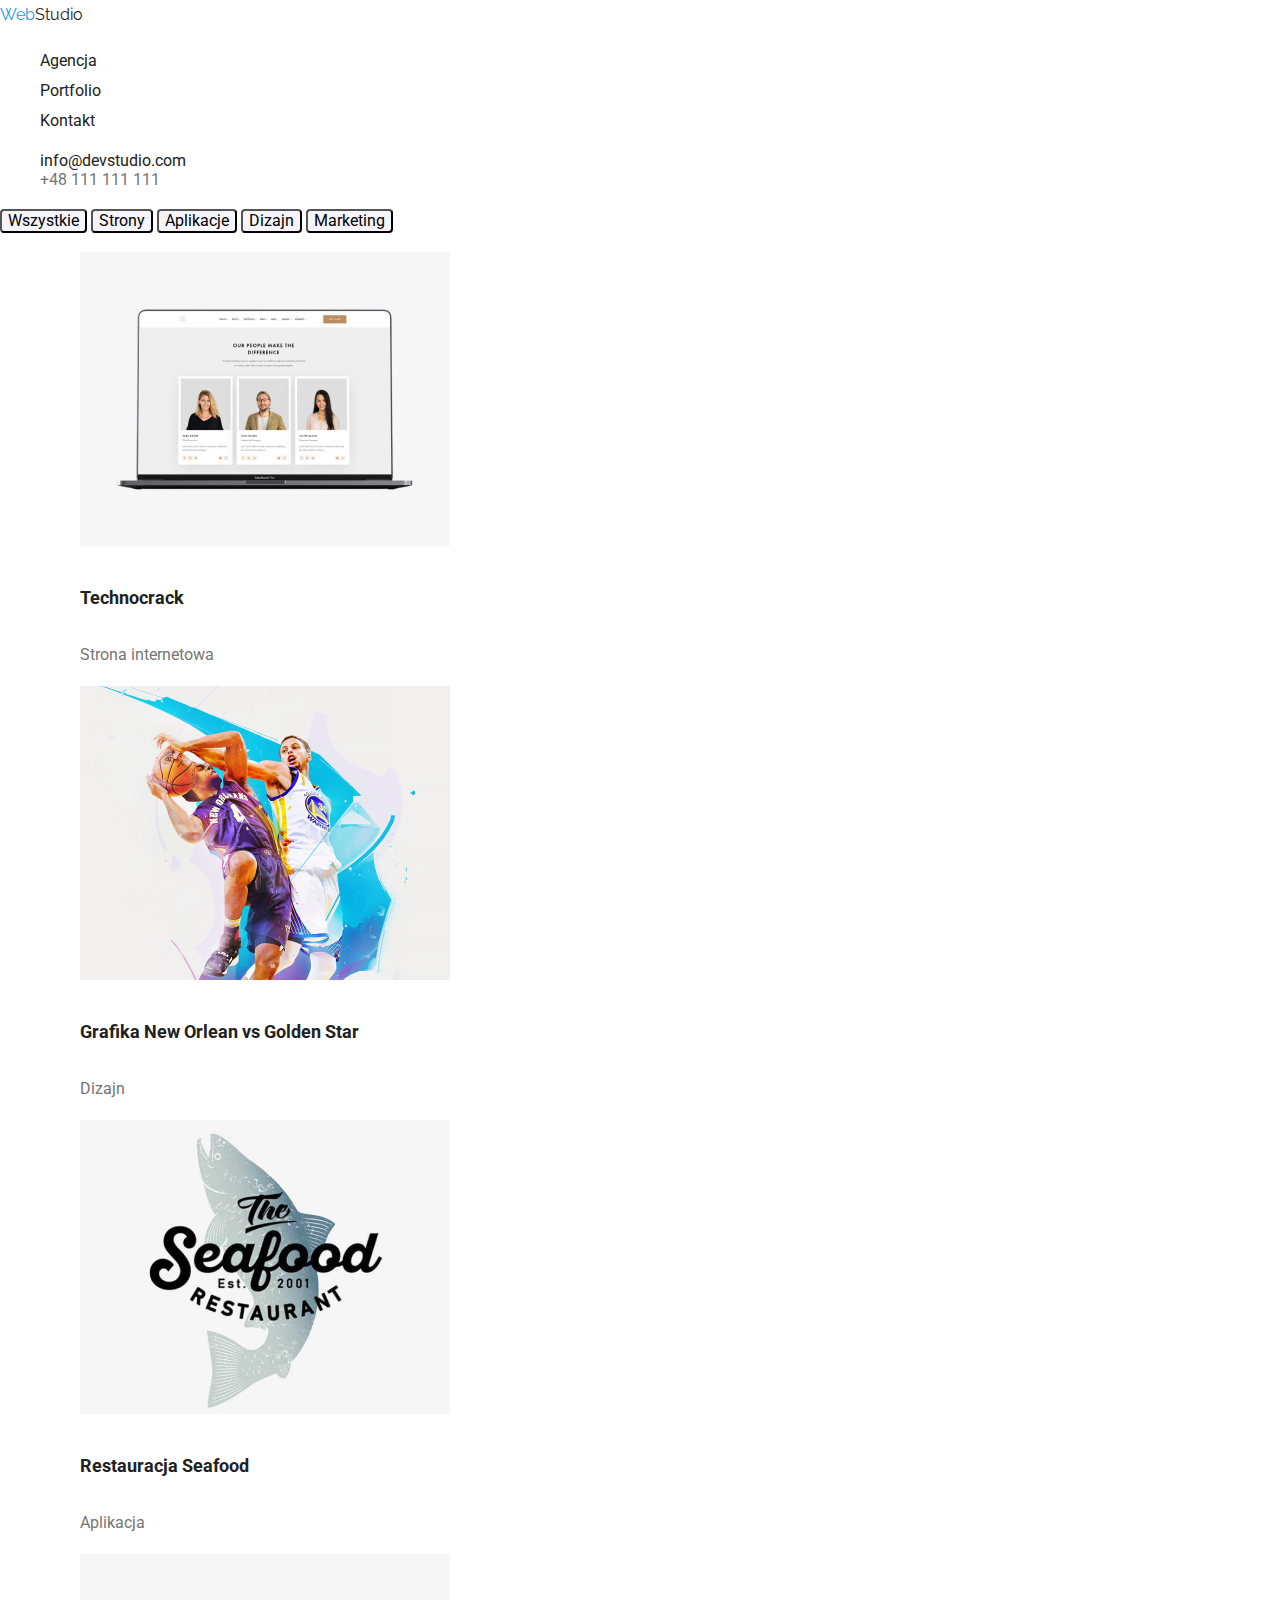
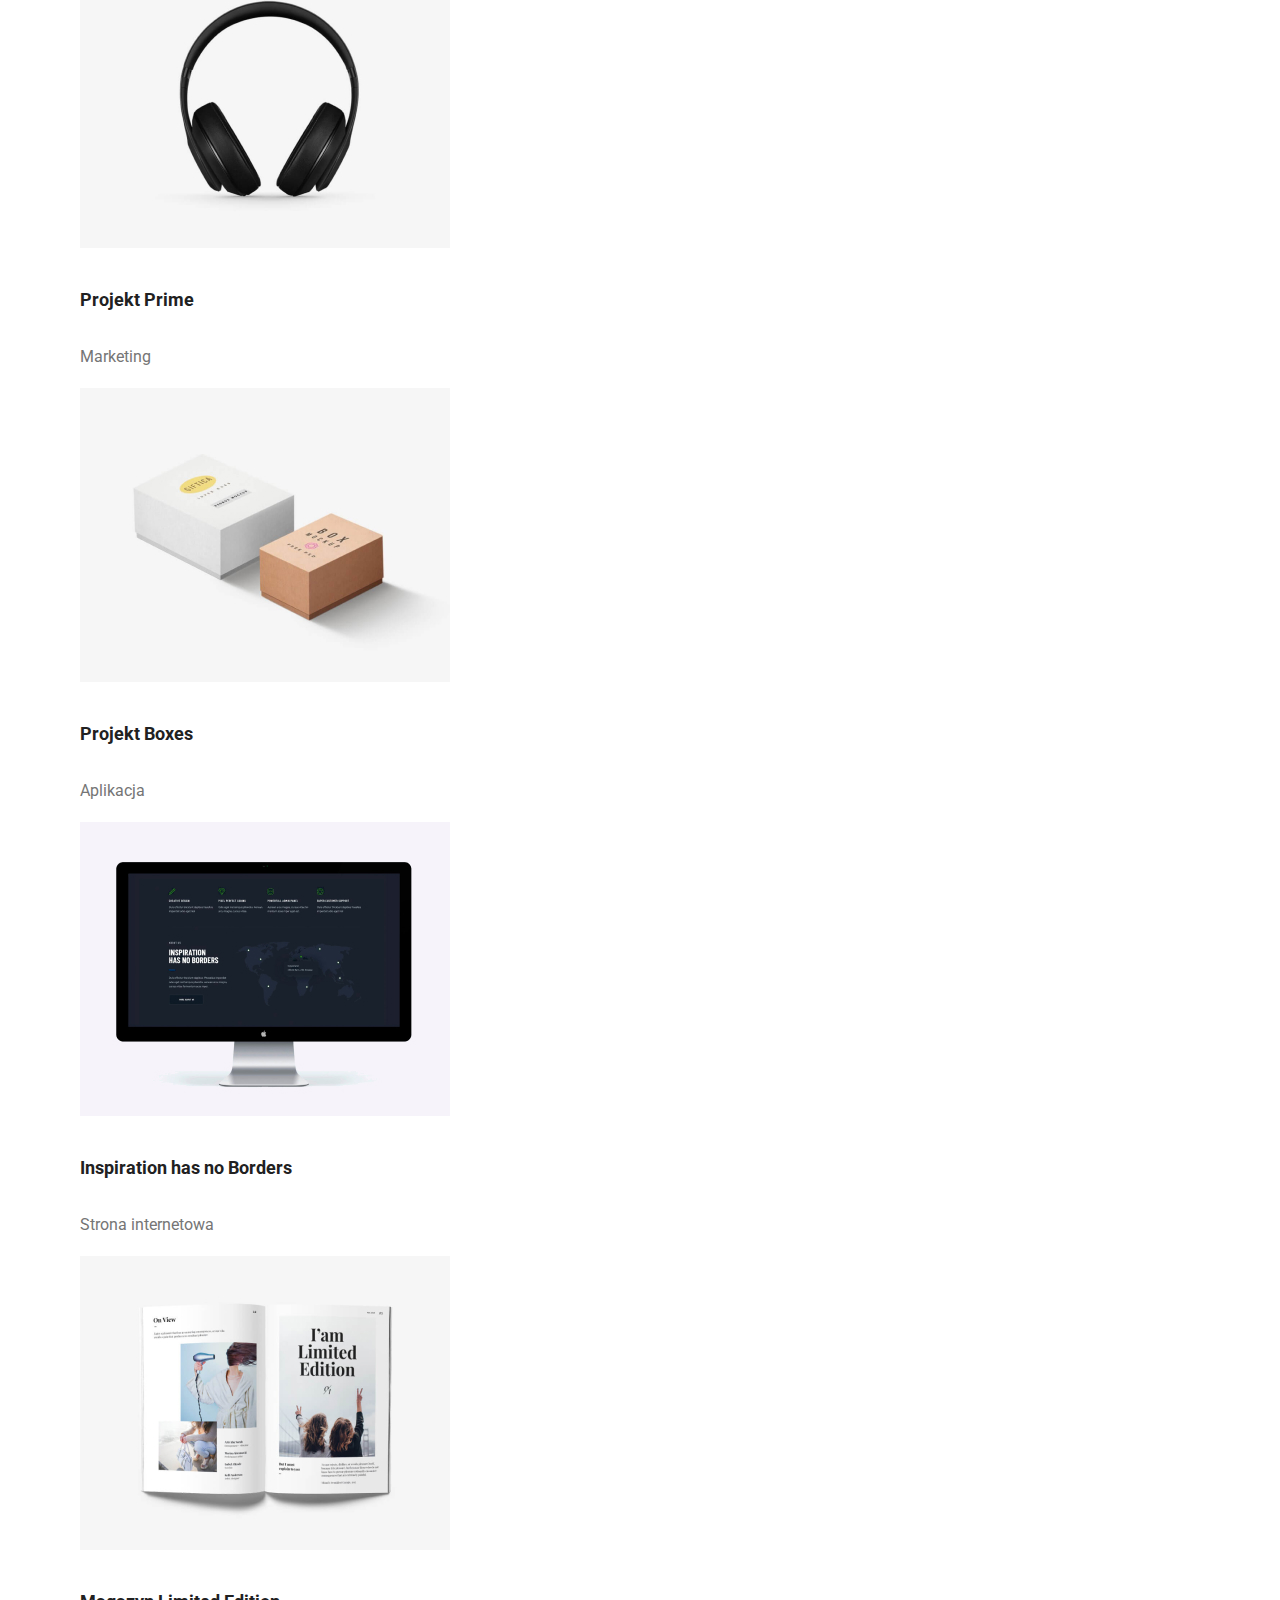
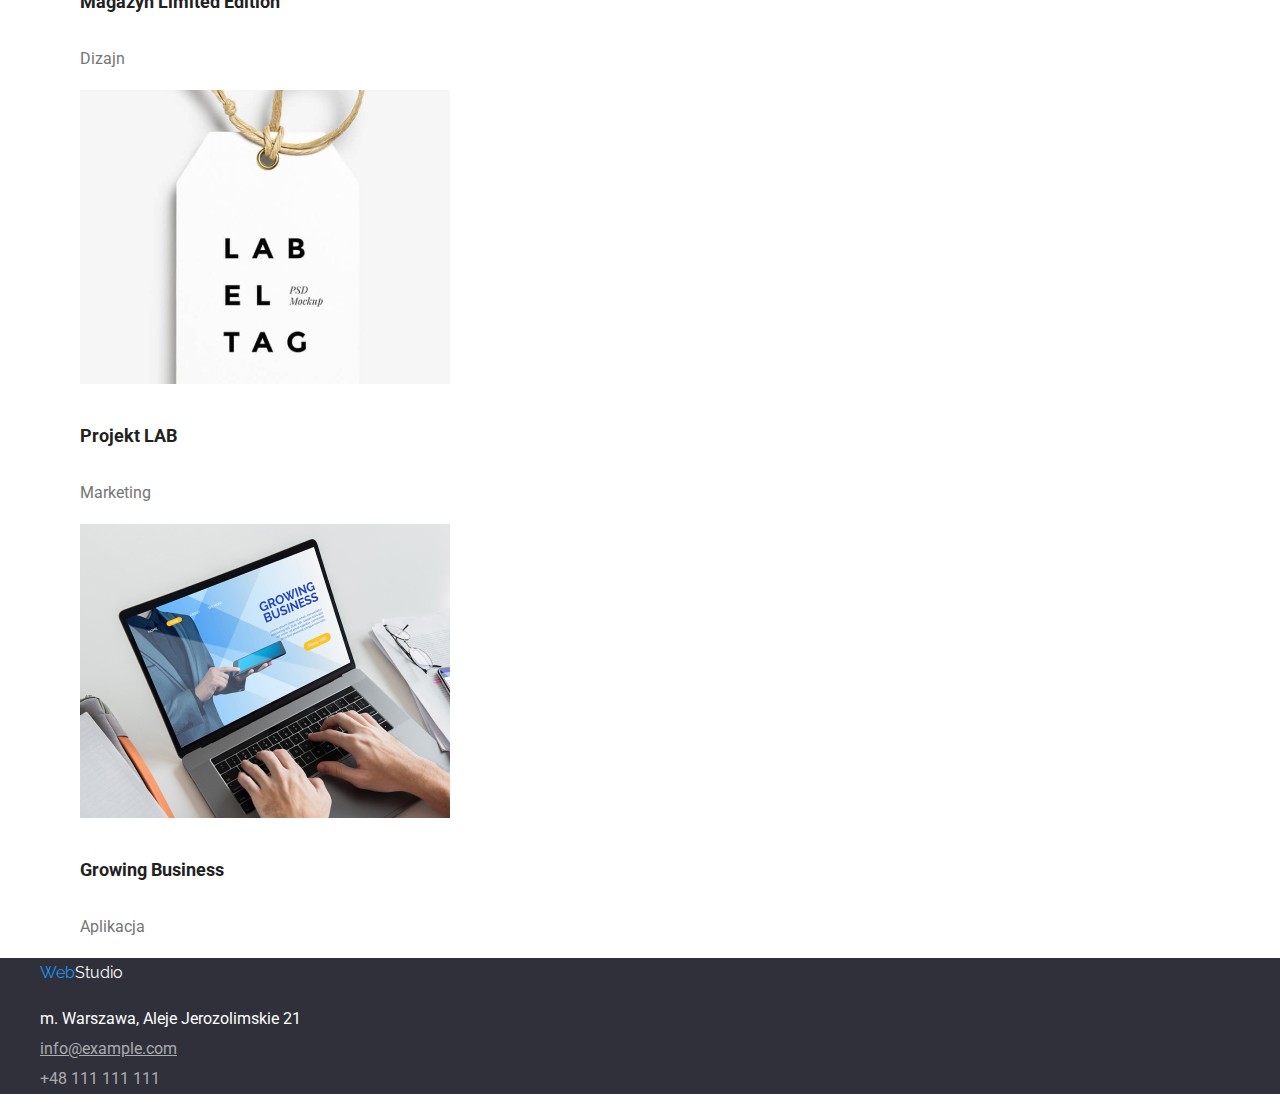
==== portfolio.html @ 257b70ad "clone repository goit-markup-hw-02" ====
<!DOCTYPE html>
<html lang="en">
  <head>
    <meta charset="UTF-8" />
    <meta name="viewport" content="width=device-width, initial-scale=1.0" />
    <meta http-equiv="X-UA-Compatible" content="ie=edge" />
    <title>Portfolio</title>
    <link
      rel="stylesheet"
      href="https://cdnjs.cloudflare.com/ajax/libs/modern-normalize/1.0.0/modern-normalize.min.css"
    />
    <link rel="preconnect" href="https://fonts.googleapis.com" />
    <link rel="preconnect" href="https://fonts.gstatic.com" crossorigin />
    <link
      href="https://fonts.googleapis.com/css2?family=Raleway:wght@700&family=Roboto:wght@400;500;700;900&display=swap"
      rel="stylesheet"
    />
    <link rel="stylesheet" href="css/styles.css" />
  </head>

  <body>
    <header>
      <a class="logo link" href="./index.html"> <span>Web</span>Studio </a>
      <nav class="navigation">
        <ul>
          <li><a class="link" href="#agencja">Agencja</a></li>
          <li><a class="link" href="portfolio.html">Portfolio</a></li>
          <li><a class="link" href="#kontakt">Kontakt</a></li>
        </ul>
      </nav>
      <ul class="header-contact">
        <li>
          <a class="header-contact link" href="mailto:info@example.com"
            >info@devstudio.com</a
          >
        </li>
        <li>+48 111 111 111</li>
      </ul>
    </header>
    <main>
      <section>
        <div>
          <button class="b-portfolio" type="button">Wszystkie</button>
          <button class="b-portfolio" type="button">Strony</button>
          <button class="b-portfolio" type="button">Aplikacje</button>
          <button class="b-portfolio" type="button">Dizajn</button>
          <button class="b-portfolio" type="button">Marketing</button>
        </div>
      </section>
      <section>
        <div>
          <ul>
            <li>
              <figure>
                <img
                  src="./images/www.jpg"
                  alt="male team member"
                  height="390"
                />
                <figcaption>
                  <h4>Technocrack</h4>
                  <p>Strona internetowa</p>
                </figcaption>
              </figure>
            </li>
            <li>
              <figure>
                <img
                  src="./images/design.jpg"
                  alt="female team member"
                  height="390"
                />
                <figcaption>
                  <h4>Grafika New Orlean vs Golden Star</h4>
                  <p>Dizajn</p>
                </figcaption>
              </figure>
            </li>
            <li>
              <figure>
                <img
                  src="./images/app.jpg"
                  alt="male team member"
                  height="390"
                />
                <figcaption>
                  <h4>Restauracja Seafood</h4>
                  <p>Aplikacja</p>
                </figcaption>
              </figure>
            </li>
          </ul>
        </div>
        <div>
          <ul>
            <li>
              <figure>
                <img
                  src="./images/marketingprojekt.jpg"
                  alt="male team member"
                  height="390"
                />
                <figcaption>
                  <h4>Projekt Prime</h4>
                  <p>Marketing</p>
                </figcaption>
              </figure>
            </li>
            <li>
              <figure>
                <img
                  src="./images/appboxes.jpg"
                  alt="female team member"
                  height="390"
                />
                <figcaption>
                  <h4>Projekt Boxes</h4>
                  <p>Aplikacja</p>
                </figcaption>
              </figure>
            </li>
            <li>
              <figure>
                <img
                  src="./images/wwwnoborders.jpg"
                  alt="male team member"
                  height="390"
                />
                <figcaption>
                  <h4>Inspiration has no Borders</h4>
                  <p>Strona internetowa</p>
                </figcaption>
              </figure>
            </li>
          </ul>
        </div>
        <div>
          <ul>
            <li>
              <figure>
                <img
                  src="./images/designmagazin.jpg"
                  alt="male team member"
                  height="390"
                />
                <figcaption>
                  <h4>Magazyn Limited Edition</h4>
                  <p>Dizajn</p>
                </figcaption>
              </figure>
            </li>
            <li>
              <figure>
                <img
                  src="./images/marketinglab.jpg"
                  alt="female team member"
                  height="390"
                />
                <figcaption>
                  <h4>Projekt LAB</h4>
                  <p>Marketing</p>
                </figcaption>
              </figure>
            </li>
            <li>
              <figure>
                <img
                  src="./images/appbusiness.jpg"
                  alt="male team member"
                  height="390"
                />
                <figcaption>
                  <h4>Growing Business</h4>
                  <p>Aplikacja</p>
                </figcaption>
              </figure>
            </li>
          </ul>
        </div>
      </section>
    </main>
    <footer>
      <a class="logo link" href="./index.html"> <span>Web</span>Studio </a>
      <address>
        <ul class="content">
          <li class="postal">m. Warszawa, Aleje Jerozolimskie 21</li>
          <li>
            <a class="email" href="mailto:info@example.com">info@example.com</a>
          </li>
          <li>
            <a class="footer-tel-no" href="tel:+48111111111">+48 111 111 111</a>
          </li>
        </ul>
      </address>
    </footer>
  </body>
</html>
---- css/styles.css ----
body {
    font-family: 'Roboto', sans-serif;
    color: #212121;
    line-height: 1.88;
}
.logo {
    font-family: 'Raleway';
    color:black;
    text-decoration: none;
}
.logo span {
    color: #2196F3;
}
.header-contact {
    color:#757575;
    text-decoration: none;
    line-height: 1.17;
}
h1 {
    color: white;
}
figcaption > p {
    color: #757575;
}
.b-portfolio {
    cursor: pointer;
    text-align: center;
    background: #F5F4FA;
    border-radius: 4px;
}
.b-portfolio:hover {
    background-color: #2196F3;
    color: #FFFFFF;
}
li {
    list-style-type: none;
}
img {
    width:auto;
    height: auto;
}
h4 {
    font-size: 18px;
    line-height: 2;
}
footer, .banner {
    background-color: #2F303A;
}
footer .logo {
    color: #FFFFFF;
    padding-left: 40px;
}
address {
    font-style: normal;
}
.postal {
    color: #FFFFFF;
}
.footer-tel-no {
    color: rgba(255, 255, 255, 0.6);
    text-decoration: none;
}
.email {
    color: rgba(255, 255, 255, 0.6);
}
.email-index {
        color: rgba(255, 255, 255, 0.6);
        text-decoration: none;
}
.link {
    color: #212121;
    text-decoration: none;
}
.link:hover {
    color: #2196F3;
}
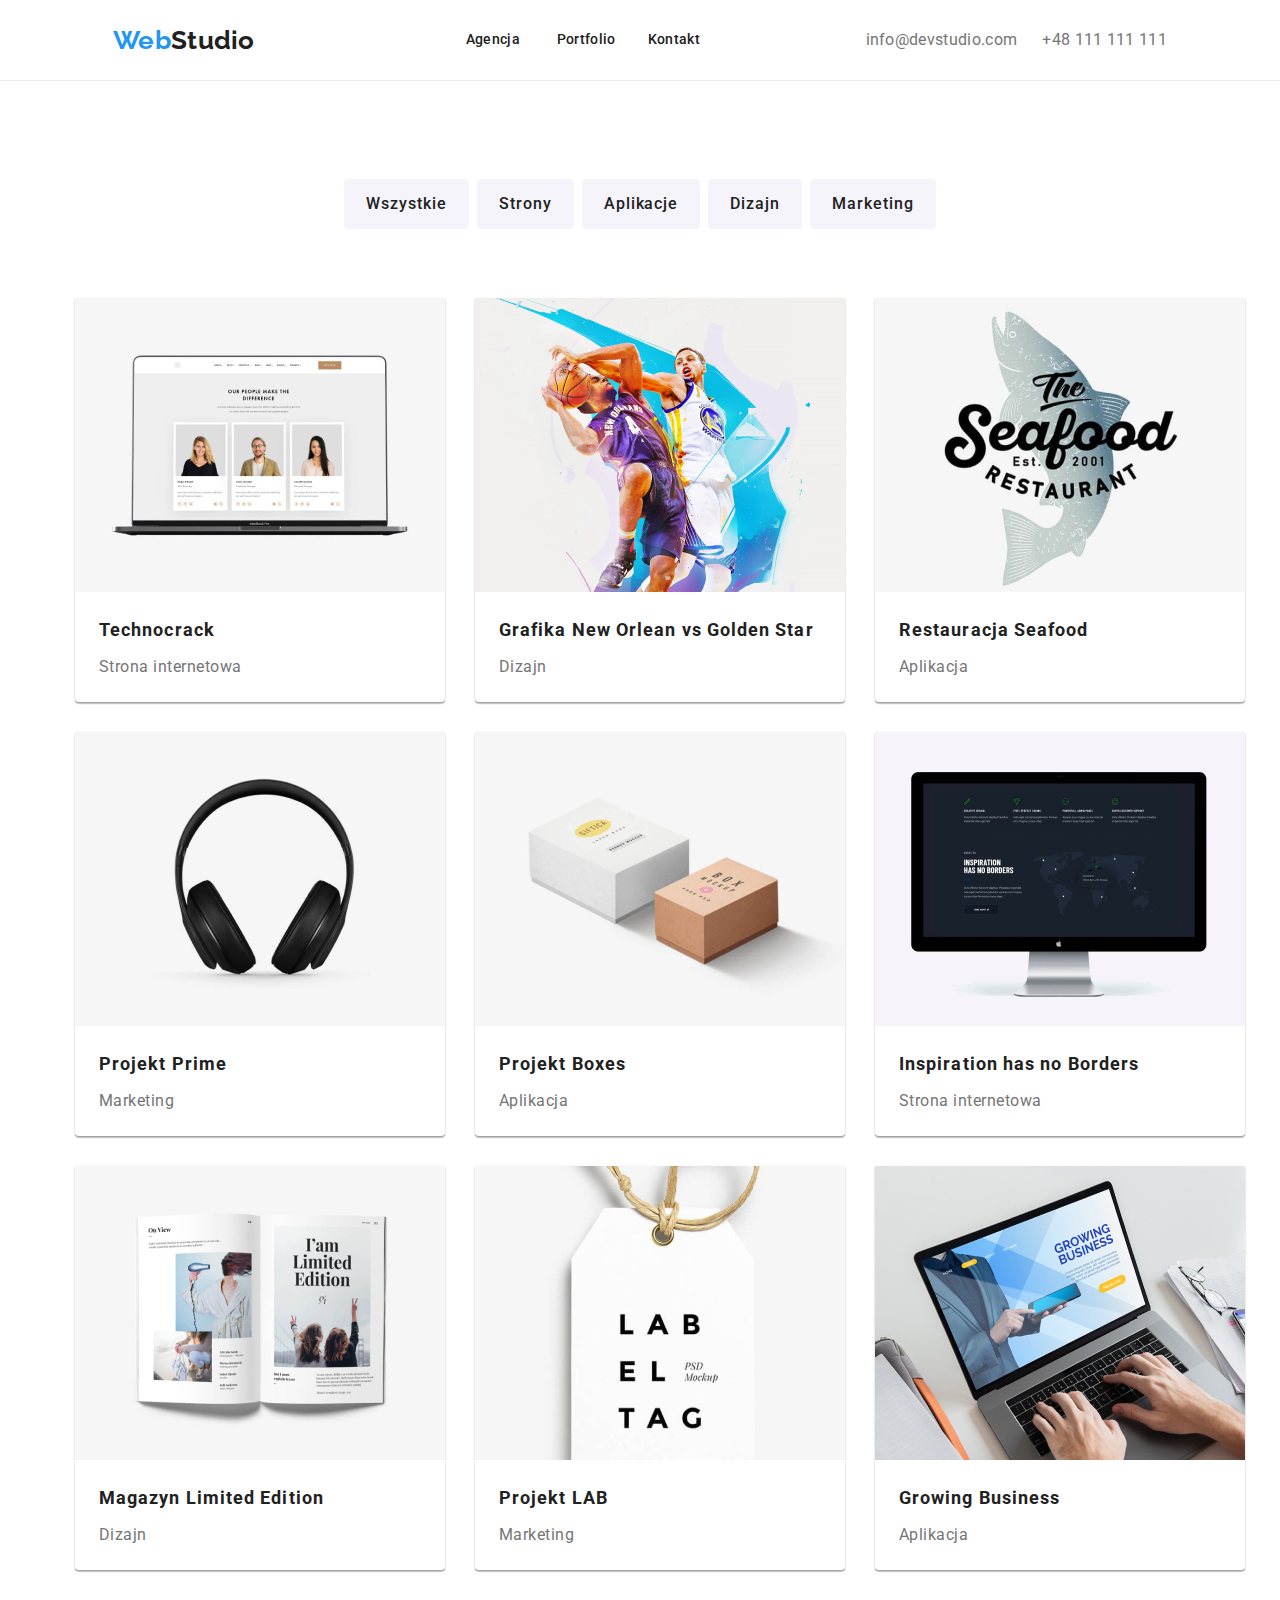
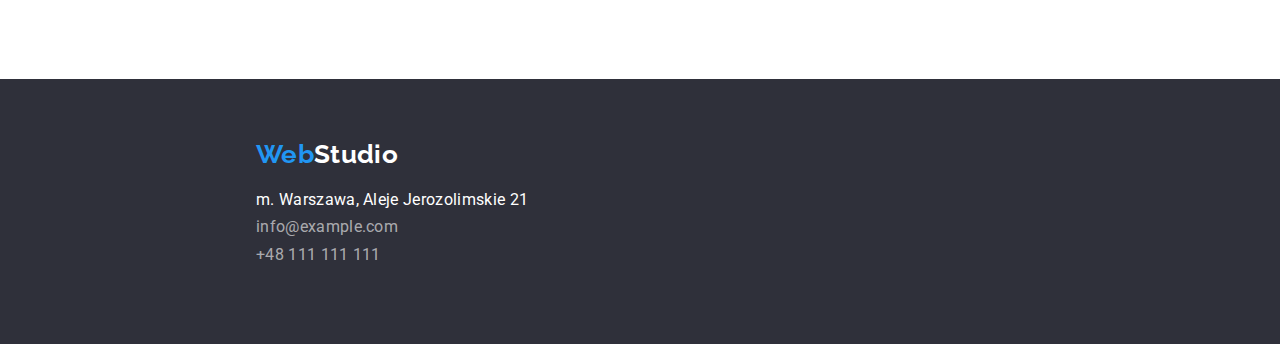
==== commit b2e5d039: "flex" ====
--- a/portfolio.html
+++ b/portfolio.html
@@ -17,181 +17,242 @@
     />
     <link rel="stylesheet" href="css/styles.css" />
   </head>
-
   <body>
     <header>
-      <a class="logo link" href="./index.html"> <span>Web</span>Studio </a>
-      <nav class="navigation">
-        <ul>
-          <li><a class="link" href="#agencja">Agencja</a></li>
-          <li><a class="link" href="portfolio.html">Portfolio</a></li>
-          <li><a class="link" href="#kontakt">Kontakt</a></li>
-        </ul>
-      </nav>
-      <ul class="header-contact">
-        <li>
-          <a class="header-contact link" href="mailto:info@example.com"
-            >info@devstudio.com</a
-          >
-        </li>
-        <li>+48 111 111 111</li>
-      </ul>
+      <div class="container">
+        <div class="nav-bar">
+          <div class="menu-elem">
+            <a class="logo link" href="./index.html">
+              <span class="blue-logo">Web</span>Studio
+            </a>
+            <nav class="main-navigation">
+              <ul class="main-nav">
+                <li class="menu-list list">
+                  <a class="link" href="#agencja">Agencja</a>
+                </li>
+                <li class="menu-list list">
+                  <a class="link" href="./portfolio.html">Portfolio</a>
+                </li>
+                <li class="menu-list list">
+                  <a class="link" href="#">Kontakt</a>
+                </li>
+              </ul>
+            </nav>
+            <ul class="header-contact">
+              <li class="list">
+                <a
+                  class="header-contact header-email"
+                  href="mailto:info@example.com"
+                >
+                  info@devstudio.com
+                </a>
+              </li>
+              <li class="list header-pn">+48 111 111 111</li>
+            </ul>
+          </div>
+        </div>
+      </div>
     </header>
     <main>
       <section>
-        <div>
-          <button class="b-portfolio" type="button">Wszystkie</button>
-          <button class="b-portfolio" type="button">Strony</button>
-          <button class="b-portfolio" type="button">Aplikacje</button>
-          <button class="b-portfolio" type="button">Dizajn</button>
-          <button class="b-portfolio" type="button">Marketing</button>
+        <div class="container">
+          <div class="button-wrapper">
+            <button class="main-button b-portfolio" type="button">
+              <span class="b-p-title">Wszystkie</span>
+            </button>
+            <button class="main-button b-portfolio" type="button">
+              <span class="b-p-title">Strony</span>
+            </button>
+            <button class="main-button b-portfolio" type="button">
+              <span class="b-p-title">Aplikacje</span>
+            </button>
+            <button class="main-button b-portfolio" type="button">
+              <span class="b-p-title">Dizajn</span>
+            </button>
+            <button class="main-button b-portfolio" type="button">
+              <spanclass="b-p-title">Marketing</span>
+            </button>
+          </div>
         </div>
       </section>
       <section>
-        <div>
-          <ul>
-            <li>
-              <figure>
-                <img
-                  src="./images/www.jpg"
-                  alt="male team member"
-                  height="390"
-                />
-                <figcaption>
-                  <h4>Technocrack</h4>
-                  <p>Strona internetowa</p>
-                </figcaption>
-              </figure>
-            </li>
-            <li>
-              <figure>
-                <img
-                  src="./images/design.jpg"
-                  alt="female team member"
-                  height="390"
-                />
-                <figcaption>
-                  <h4>Grafika New Orlean vs Golden Star</h4>
-                  <p>Dizajn</p>
-                </figcaption>
-              </figure>
-            </li>
-            <li>
-              <figure>
-                <img
-                  src="./images/app.jpg"
-                  alt="male team member"
-                  height="390"
-                />
-                <figcaption>
-                  <h4>Restauracja Seafood</h4>
-                  <p>Aplikacja</p>
-                </figcaption>
-              </figure>
-            </li>
-          </ul>
-        </div>
-        <div>
-          <ul>
-            <li>
-              <figure>
-                <img
-                  src="./images/marketingprojekt.jpg"
-                  alt="male team member"
-                  height="390"
-                />
-                <figcaption>
-                  <h4>Projekt Prime</h4>
-                  <p>Marketing</p>
-                </figcaption>
-              </figure>
-            </li>
-            <li>
-              <figure>
-                <img
-                  src="./images/appboxes.jpg"
-                  alt="female team member"
-                  height="390"
-                />
-                <figcaption>
-                  <h4>Projekt Boxes</h4>
-                  <p>Aplikacja</p>
-                </figcaption>
-              </figure>
-            </li>
-            <li>
-              <figure>
-                <img
-                  src="./images/wwwnoborders.jpg"
-                  alt="male team member"
-                  height="390"
-                />
-                <figcaption>
-                  <h4>Inspiration has no Borders</h4>
-                  <p>Strona internetowa</p>
-                </figcaption>
-              </figure>
-            </li>
-          </ul>
-        </div>
-        <div>
-          <ul>
-            <li>
-              <figure>
-                <img
-                  src="./images/designmagazin.jpg"
-                  alt="male team member"
-                  height="390"
-                />
-                <figcaption>
-                  <h4>Magazyn Limited Edition</h4>
-                  <p>Dizajn</p>
-                </figcaption>
-              </figure>
-            </li>
-            <li>
-              <figure>
-                <img
-                  src="./images/marketinglab.jpg"
-                  alt="female team member"
-                  height="390"
-                />
-                <figcaption>
-                  <h4>Projekt LAB</h4>
-                  <p>Marketing</p>
-                </figcaption>
-              </figure>
-            </li>
-            <li>
-              <figure>
-                <img
-                  src="./images/appbusiness.jpg"
-                  alt="male team member"
-                  height="390"
-                />
-                <figcaption>
-                  <h4>Growing Business</h4>
-                  <p>Aplikacja</p>
-                </figcaption>
-              </figure>
-            </li>
-          </ul>
+        <div class="container-portfolio">
+          <div>
+            <ul class="portfolio-wrapper">
+              <li class="list">
+                <figure class="f-portfolio">
+                  <img
+                    class="image-simple-list-p"
+                    src="./images/www.jpg"
+                    alt="male team member"
+                    height="390"
+                  />
+                  <figcaption class="f-c-portfolio">
+                    <h4 class="card-title portfolio-title-card">Technocrack</h4>
+                    <p class="portfolio-card-content">Strona internetowa</p>
+                  </figcaption>
+                </figure>
+              </li>
+              <li class="list">
+                <figure class="f-portfolio">
+                  <img
+                    class="image-simple-list-p"
+                    src="./images/design.jpg"
+                    alt="female team member"
+                    height="390"
+                  />
+                  <figcaption class="f-c-portfolio">
+                    <h4 class="card-title portfolio-title-card">
+                      Grafika New Orlean vs Golden Star
+                    </h4>
+                    <p class="portfolio-card-content">Dizajn</p>
+                  </figcaption>
+                </figure>
+              </li>
+              <li class="list">
+                <figure class="f-portfolio">
+                  <img
+                    class="image-simple-list-p"
+                    src="./images/app.jpg"
+                    alt="male team member"
+                    height="390"
+                  />
+                  <figcaption class="f-c-portfolio">
+                    <h4 class="card-title portfolio-title-card">
+                      Restauracja Seafood
+                    </h4>
+                    <p class="portfolio-card-content">Aplikacja</p>
+                  </figcaption>
+                </figure>
+              </li>
+            </ul>
+          </div>
+          <div>
+            <ul class="portfolio-wrapper">
+              <li class="list">
+                <figure class="f-portfolio">
+                  <img
+                    class="image-simple-list-p"
+                    src="./images/marketingprojekt.jpg"
+                    alt="male team member"
+                    height="390"
+                  />
+                  <figcaption class="f-c-portfolio">
+                    <h4 class="card-title portfolio-title-card">
+                      Projekt Prime
+                    </h4>
+                    <p class="portfolio-card-content">Marketing</p>
+                  </figcaption>
+                </figure>
+              </li>
+              <li class="list">
+                <figure class="f-portfolio">
+                  <img
+                    class="image-simple-list-p"
+                    src="./images/appboxes.jpg"
+                    alt="female team member"
+                    height="390"
+                  />
+                  <figcaption class="f-c-portfolio">
+                    <h4 class="card-title portfolio-title-card">
+                      Projekt Boxes
+                    </h4>
+                    <p class="portfolio-card-content">Aplikacja</p>
+                  </figcaption>
+                </figure>
+              </li>
+              <li class="list">
+                <figure class="f-portfolio">
+                  <img
+                    class="image-simple-list-p"
+                    src="./images/wwwnoborders.jpg"
+                    alt="male team member"
+                    height="390"
+                  />
+                  <figcaption class="f-c-portfolio">
+                    <h4 class="card-title portfolio-title-card">
+                      Inspiration has no Borders
+                    </h4>
+                    <p class="portfolio-card-content">Strona internetowa</p>
+                  </figcaption>
+                </figure>
+              </li>
+            </ul>
+          </div>
+          <div>
+            <ul class="portfolio-wrapper">
+              <li class="list">
+                <figure class="f-portfolio">
+                  <img
+                    class="image-simple-list-p"
+                    src="./images/designmagazin.jpg"
+                    alt="male team member"
+                    height="390"
+                  />
+                  <figcaption class="f-c-portfolio">
+                    <h4 class="card-title portfolio-title-card">
+                      Magazyn Limited Edition
+                    </h4>
+                    <p class="portfolio-card-content">Dizajn</p>
+                  </figcaption>
+                </figure>
+              </li>
+              <li class="list">
+                <figure class="f-portfolio">
+                  <img
+                    class="image-simple-list-p"
+                    src="./images/marketinglab.jpg"
+                    alt="female team member"
+                    height="390"
+                  />
+                  <figcaption class="f-c-portfolio">
+                    <h4 class="card-title portfolio-title-card">Projekt LAB</h4>
+                    <p class="portfolio-card-content">Marketing</p>
+                  </figcaption>
+                </figure>
+              </li>
+              <li class="list">
+                <figure class="f-portfolio">
+                  <img
+                    class="image-simple-list-p"
+                    src="./images/appbusiness.jpg"
+                    alt="male team member"
+                    height="390"
+                  />
+                  <figcaption class="f-c-portfolio">
+                    <h4 class="card-title portfolio-title-card">
+                      Growing Business
+                    </h4>
+                    <p class="portfolio-card-content">Aplikacja</p>
+                  </figcaption>
+                </figure>
+              </li>
+            </ul>
+          </div>
         </div>
       </section>
     </main>
-    <footer>
-      <a class="logo link" href="./index.html"> <span>Web</span>Studio </a>
-      <address>
-        <ul class="content">
-          <li class="postal">m. Warszawa, Aleje Jerozolimskie 21</li>
-          <li>
-            <a class="email" href="mailto:info@example.com">info@example.com</a>
-          </li>
-          <li>
-            <a class="footer-tel-no" href="tel:+48111111111">+48 111 111 111</a>
-          </li>
-        </ul>
-      </address>
+    <footer class="footer-banner">
+      <div class="footer-container">
+        <a class="logo-footer link" href="./index.html">
+          <span class="blue-logo">Web</span>Studio
+        </a>
+        <address class="footer-address">
+          <ul class="content">
+            <li class="postal list">m. Warszawa, Aleje Jerozolimskie 21</li>
+            <li class="list">
+              <a class="email-index footer-email" href="mailto:info@example.com"
+                >info@example.com</a
+              >
+            </li>
+            <li class="list">
+              <a class="footer-tel-no footer-pn" href="tel:+48111111111"
+                >+48 111 111 111</a
+              >
+            </li>
+          </ul>
+        </address>
+      </div>
     </footer>
   </body>
 </html>
--- a/css/styles.css
+++ b/css/styles.css
@@ -1,76 +1,384 @@
+*,
+*::before,
+*::after {
+    box-sizing: border-box;
+}
+:root {
+    --bg-color: #2F303A;
+    --link-button-color: #2196F3;
+    --content-color: #757575;
+    --title-color: #212121;
+    --primary-color: white;
+    --second-color: black;
+    --button-stat-color: #F5F4FA;
+    --footer-color: rgba(255, 255, 255, 0.6);
+}
+
 body {
     font-family: 'Roboto', sans-serif;
-    color: #212121;
-    line-height: 1.88;
-}
+    font-style: normal;
+    font-weight: 400;
+    font-size: 16px;
+    line-height: 1.18;
+    margin: 0;
+    color: var(--content-color);
+    letter-spacing: 0.02em;
+    position: relative;
+    min-width: 1280px;
+}
+header {
+    border-bottom: 1px solid #ECECEC;
+}
+.nav-bar {
+    height: 80px;
+}
+
+.menu-elem {
+    display: flex;
+    height: inherit;
+    justify-content: space-around;
+    align-items: center;
+
+}
+.main-navigation {
+    display: flex;
+    width: 254px;
+    margin: 0;
+
+}
+.main-nav {
+    width: 254px;
+    display: flex;
+    flex-direction: row;
+    justify-content: space-between;
+}
+.list {
+    list-style-type: none;
+}
+
+.container {
+    display: block;
+    width: 1200px;
+    margin: 0 auto;
+}
+.baner-container {
+    width: 100%;
+    max-width: 1600px;
+    display: block;
+    width: inherit;
+    margin: 0 auto;
+    padding: 0;
+}
+
+.button {
+    width: 200px;
+    margin: 0;
+}
+
 .logo {
     font-family: 'Raleway';
-    color:black;
-    text-decoration: none;
-}
-.logo span {
-    color: #2196F3;
-}
+    font-style: normal;
+    font-size: 26px;
+    line-height: 1.19;
+    font-weight: 700;
+    color: var(--second-color);
+    text-decoration: none;
+}
+
+.blue-logo {
+    color: var(--link-button-color);
+}
+
 .header-contact {
-    color:#757575;
     text-decoration: none;
     line-height: 1.17;
-}
-h1 {
-    color: white;
-}
-figcaption > p {
-    color: #757575;
-}
-.b-portfolio {
+    color: var(--content-color);
+    display: flex;
+}
+.list a {
+    padding: 0 25px;
+
+}
+.header-email:hover,
+.header-pn:hover,
+.footer-email:hover,
+.footer-pn:hover,
+.footer-tel-no:hover,
+.email:hover,
+.link:hover {
+    color: var(--link-button-color);
+}
+
+.baner {
+    background-color: var(--bg-color);
+    background-size: cover;
+    display:flex;
+    width: auto;
+    flex-direction: column;
+    align-items: center;
+    height: 600px;
+}
+
+.baner-title {
+    color: var(--primary-color);
+    width: 696px;
+    padding-top: 200px;
+    padding-bottom: 20px;
+    margin-bottom: 0;
+    font-size: 44px;
+    line-height: 1.36;
+    font-weight: 900;
+    text-align: center;
+    letter-spacing: 0.06em;
+    text-transform: uppercase;
+}
+
+.main-button {
+    font-weight: 700;
+    line-height: 1.88;
+    letter-spacing: 0.06em;
+    border: none;
+    height: 50px;
+    width: 200px;
+    padding: 0px;
     cursor: pointer;
     text-align: center;
-    background: #F5F4FA;
+    background: var(--button-stat-color);
     border-radius: 4px;
-}
+    color: var(--primary-color);
+    background-color: var(--link-button-color);
+}
+
+.b-portfolio {
+    font-weight: 500;
+    font-size: 16px;
+    line-height: 1.63;
+    color: var(--title-color);
+    background: var(--button-stat-color);
+    width: auto;
+    margin: 4px;
+    padding: 6px 22px;
+}
+
 .b-portfolio:hover {
-    background-color: #2196F3;
-    color: #FFFFFF;
-}
-li {
-    list-style-type: none;
-}
-img {
-    width:auto;
+    background-color: var(--link-button-color);
+    color: var(--primary-color);
+}
+.b-p-title {
+    line-height: 1.63;
+}
+
+.first-list {
+    display: inline;
+}
+
+.menu-list {
+    color: var(--title-color);
+    font-weight: 500;
+    font-size: 14px;
+    line-height: 1.14;
+    width: 32px;
+}
+
+.image-simple-list {
+    width: auto;
     height: auto;
 }
-h4 {
+.section-t {
+    padding-top: 94px;
+}
+.image-list {
+    margin: 0;
+    padding-bottom: 94px;
+}
+.card-container {
+    max-width: 1200;
+    box-sizing: content-box;
+    margin: 0 auto;
+    padding: 0;
+    
+}
+.card {
+    font-size: 14px;
+    letter-spacing: 0.03em;
+    display: flex;
+    justify-content: space-around;
+    padding-left: 0;
+
+}
+.card-list {
+    width: 270px;
+}
+
+.card-title {
+    font-weight: 700;
+    line-height: 1.14;
+    color: var(--title-color);
+}
+
+.card-content {
+    line-height: 1.14;
+}
+
+.portfolio-title-card {
     font-size: 18px;
-    line-height: 2;
-}
-footer, .banner {
-    background-color: #2F303A;
-}
-footer .logo {
-    color: #FFFFFF;
+    line-height: 2.0;
+    letter-spacing: 0.06em;
+}
+
+.portfolio-card-content {
+    line-height: 1.88;
+    letter-spacing: 0.03em;
+    padding-bottom: 20px;
+}
+.team {
+    box-sizing: content-box;
+    background-color: var(--button-stat-color);
+    margin: 0 auto;
+    width: 100%;
+    max-width: 1600px;
+    height: 648px;
+}
+.team-wrapper  {
+    display: flex;
+    padding-left: 0;
+    justify-content: space-evenly;
+    padding-top: 50px;
+    padding-bottom: 94px;
+    margin: 0;
+}
+.image-list {
+    display:flex;
+    justify-content: space-around;
+    padding-left: 0;
+    padding-top: 50px;
+}
+figure {
+    width: 270px;
+    height: 368px;
+    display: flex;
+    flex-direction: column;
+    align-items: center;
+    margin: 0;
+    background-color: var(--primary-color);
+    border-radius: 0px 0px 4px 4px;
+    box-shadow: 0px 1px 3px rgba(0, 0, 0, 0.12), 0px 1px 1px rgba(0, 0, 0, 0.14), 0px 2px 1px rgba(0, 0, 0, 0.2);
+}
+figure > img {
+    background-image: contain;
+}
+figcaption {
+    display: flex;
+    flex-direction: column;
+    align-items: center;
+}
+.image-simple-list {
+    width: 270px;
+    height: 260px;
+}
+.section-t {
+    font-weight: 700;
+    font-size: 36px;
+    line-height: 1.17;
+    text-align: center;
+    color: var(--title-color);
+    padding-top: 94px;
+    margin: 0;
+}
+div.footer-container {
+    padding-left: 216px;
+    padding-top: 60px;
+    padding-bottom: 60px;
+}
+
+.footer-banner {
+    background-color: var(--bg-color);
+}
+
+.footer-address {
+    font-style: normal;
+    line-height: 1.71;
+    display: flex;
+
+}
+
+.postal {
+    color: var(--primary-color);
+}
+
+.footer-tel-no {
+    color: var(--footer-color);
+    text-decoration: none;
+}
+a.email-index {
+    padding-left: 0;
+}
+a.footer-tel-no {
+    padding-left: 0;
+}
+
+.email {
+    color: var(--footer-color);
+}
+
+.email-index {
+    color: var(--footer-color);
+    text-decoration: none;
+}
+
+.link {
+    color: var(--title-color);
+    text-decoration: none;
+}
+
+.logo-footer {
+    color: var(--primary-color);
     padding-left: 40px;
-}
-address {
+    font-family: 'Raleway';
     font-style: normal;
-}
-.postal {
-    color: #FFFFFF;
-}
-.footer-tel-no {
-    color: rgba(255, 255, 255, 0.6);
-    text-decoration: none;
-}
-.email {
-    color: rgba(255, 255, 255, 0.6);
-}
-.email-index {
-        color: rgba(255, 255, 255, 0.6);
-        text-decoration: none;
-}
-.link {
-    color: #212121;
-    text-decoration: none;
-}
-.link:hover {
-    color: #2196F3;
+    font-weight: 700;
+    font-size: 26px;
+    line-height: 1.19;
+}
+/* Portfolio */
+.button-wrapper {
+    margin: 0;
+    display: flex;
+    justify-content: center;
+    padding-top: 94px;
+}
+.container-portfolio {
+    padding-top: 50px;
+    padding-bottom: 94px;
+}
+.portfolio-wrapper {
+    display: flex;
+    flex-direction: row;
+    justify-content: center;
+    margin: 0;
+}
+.f-portfolio {
+    width: 370px;
+    height: 404px;
+    align-items: flex-start;
+    margin: 15px;
+}
+.f-portfolio>img {
+    background-image: contain;
+}
+.f-c-portfolio {
+    display: flex;
+    flex-direction: column;
+    align-items: flex-start;
+    height: 110px;
+    padding-left: 24px;
+}
+h4.portfolio-title-card {
+    margin: 0;
+    padding-top: 20px;
+}
+.portfolio-card-content {
+    margin: 0;
+    padding-top: 4px;
+    padding-bottom: 20px;
 }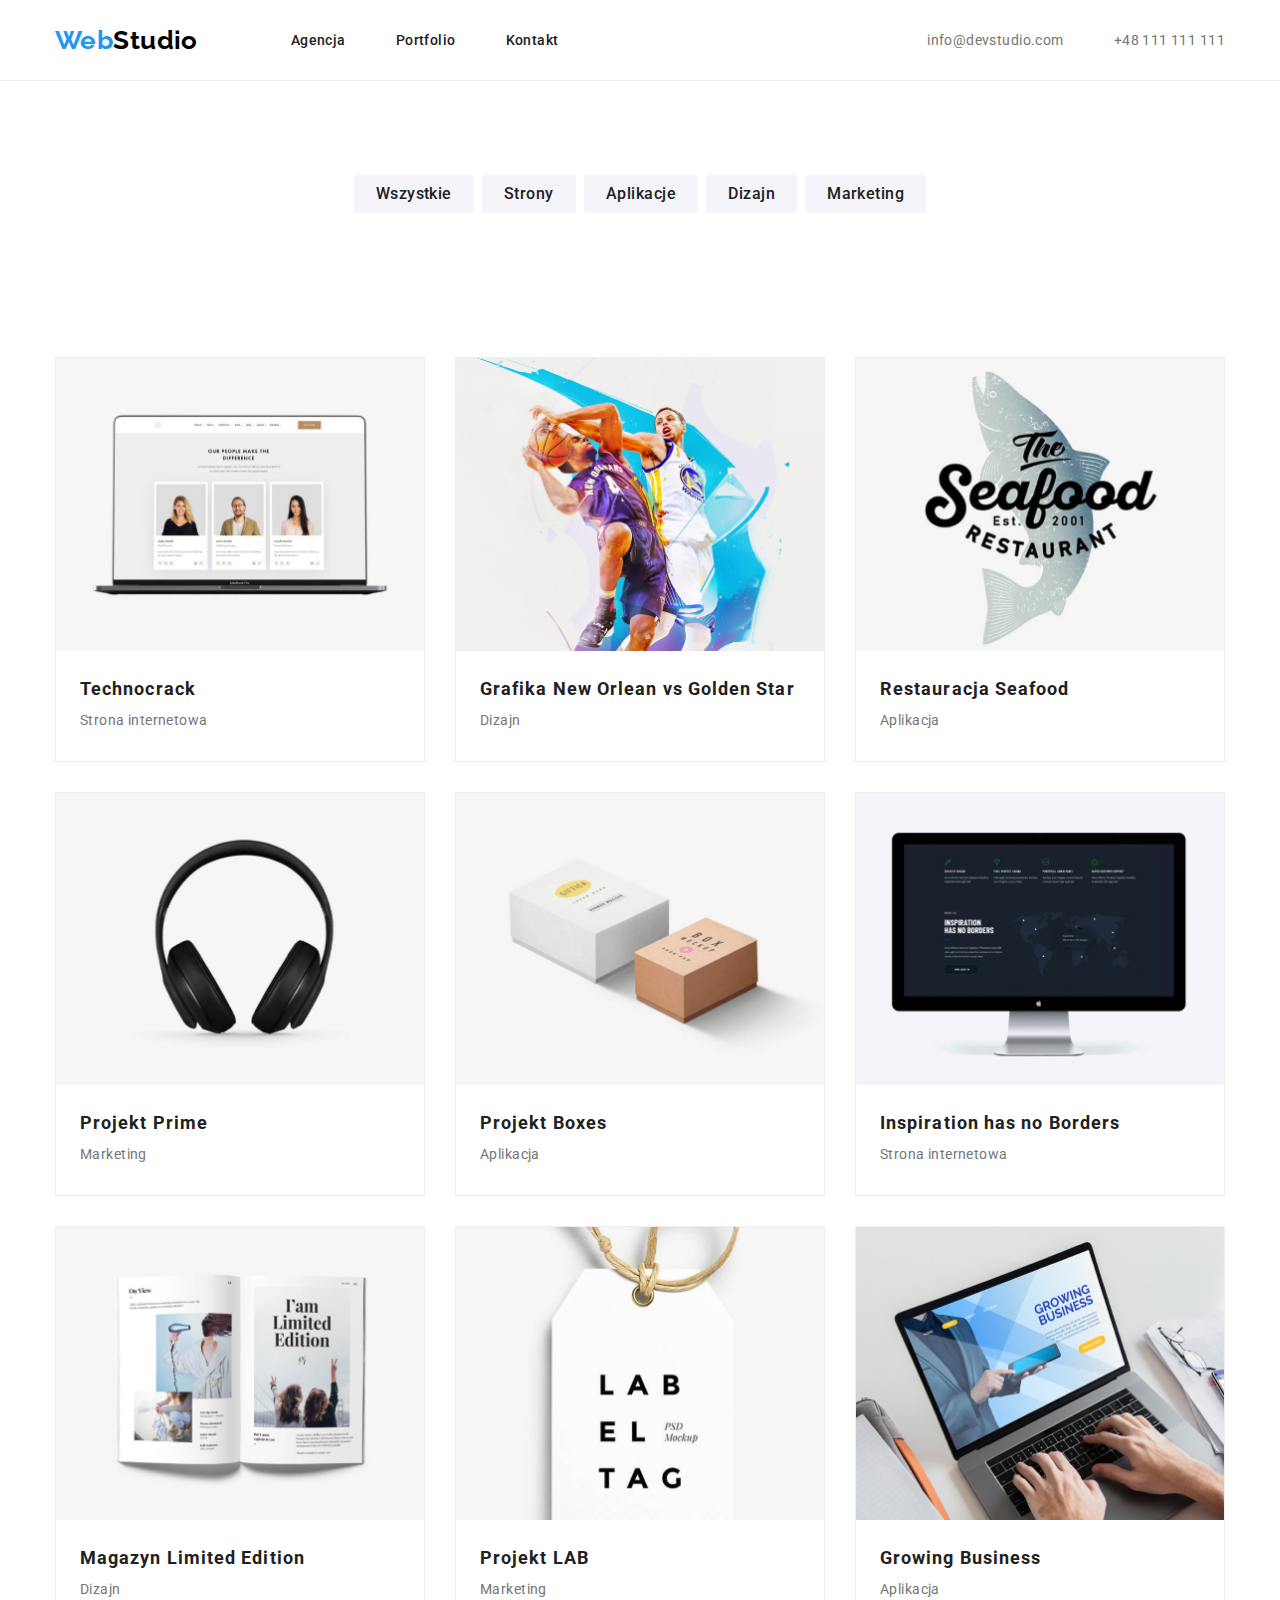
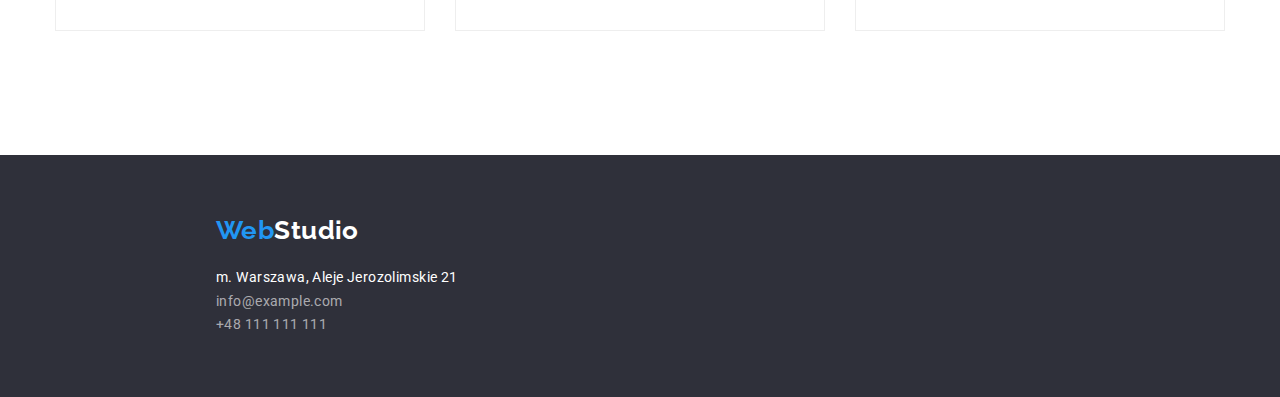
==== commit e6b0e45d: "correct section container div etc." ====
--- a/portfolio.html
+++ b/portfolio.html
@@ -19,226 +19,196 @@
   </head>
   <body>
     <header>
-      <div class="container">
-        <div class="nav-bar">
-          <div class="menu-elem">
-            <a class="logo link" href="./index.html">
-              <span class="blue-logo">Web</span>Studio
+      <div class="container menu-elem">
+        <a class="logo link" href="./index.html">
+          <span class="blue-logo">Web</span>Studio
+        </a>
+        <nav class="main-navigation">
+          <ul class="main-nav list">
+            <li class="menu-list list">
+              <a class="menu-link" href="#agencja">Agencja</a>
+            </li>
+            <li class="menu-list list">
+              <a class="menu-link" href="./portfolio.html">Portfolio</a>
+            </li>
+            <li class="menu-list list">
+              <a class="menu-link" href="#">Kontakt</a>
+            </li>
+          </ul>
+        </nav>
+        <ul class="header-contact list">
+          <li class="list">
+            <a class="link" href="mailto:info@example.com">
+              info@devstudio.com
             </a>
-            <nav class="main-navigation">
-              <ul class="main-nav">
-                <li class="menu-list list">
-                  <a class="link" href="#agencja">Agencja</a>
-                </li>
-                <li class="menu-list list">
-                  <a class="link" href="./portfolio.html">Portfolio</a>
-                </li>
-                <li class="menu-list list">
-                  <a class="link" href="#">Kontakt</a>
-                </li>
-              </ul>
-            </nav>
-            <ul class="header-contact">
-              <li class="list">
-                <a
-                  class="header-contact header-email"
-                  href="mailto:info@example.com"
-                >
-                  info@devstudio.com
-                </a>
-              </li>
-              <li class="list header-pn">+48 111 111 111</li>
-            </ul>
-          </div>
-        </div>
+          </li>
+          <li class="list">
+            <a class="link" href="tel:+48111111111">+48 111 111 111</a>
+          </li>
+        </ul>
       </div>
     </header>
     <main>
-      <section>
+      <section class="section button">
         <div class="container">
           <div class="button-wrapper">
-            <button class="main-button b-portfolio" type="button">
+            <button class="b-portfolio" type="button">
               <span class="b-p-title">Wszystkie</span>
             </button>
-            <button class="main-button b-portfolio" type="button">
+            <button class="b-portfolio" type="button">
               <span class="b-p-title">Strony</span>
             </button>
-            <button class="main-button b-portfolio" type="button">
+            <button class="b-portfolio" type="button">
               <span class="b-p-title">Aplikacje</span>
             </button>
-            <button class="main-button b-portfolio" type="button">
+            <button class="b-portfolio" type="button">
               <span class="b-p-title">Dizajn</span>
             </button>
-            <button class="main-button b-portfolio" type="button">
-              <spanclass="b-p-title">Marketing</span>
+            <button class="b-portfolio" type="button">
+              <span class="b-p-title">Marketing</span>
             </button>
           </div>
         </div>
       </section>
-      <section>
-        <div class="container-portfolio">
-          <div>
-            <ul class="portfolio-wrapper">
-              <li class="list">
-                <figure class="f-portfolio">
-                  <img
-                    class="image-simple-list-p"
-                    src="./images/www.jpg"
-                    alt="male team member"
-                    height="390"
-                  />
-                  <figcaption class="f-c-portfolio">
-                    <h4 class="card-title portfolio-title-card">Technocrack</h4>
-                    <p class="portfolio-card-content">Strona internetowa</p>
-                  </figcaption>
-                </figure>
-              </li>
-              <li class="list">
-                <figure class="f-portfolio">
-                  <img
-                    class="image-simple-list-p"
-                    src="./images/design.jpg"
-                    alt="female team member"
-                    height="390"
-                  />
-                  <figcaption class="f-c-portfolio">
-                    <h4 class="card-title portfolio-title-card">
-                      Grafika New Orlean vs Golden Star
-                    </h4>
-                    <p class="portfolio-card-content">Dizajn</p>
-                  </figcaption>
-                </figure>
-              </li>
-              <li class="list">
-                <figure class="f-portfolio">
-                  <img
-                    class="image-simple-list-p"
-                    src="./images/app.jpg"
-                    alt="male team member"
-                    height="390"
-                  />
-                  <figcaption class="f-c-portfolio">
-                    <h4 class="card-title portfolio-title-card">
-                      Restauracja Seafood
-                    </h4>
-                    <p class="portfolio-card-content">Aplikacja</p>
-                  </figcaption>
-                </figure>
-              </li>
-            </ul>
-          </div>
-          <div>
-            <ul class="portfolio-wrapper">
-              <li class="list">
-                <figure class="f-portfolio">
-                  <img
-                    class="image-simple-list-p"
-                    src="./images/marketingprojekt.jpg"
-                    alt="male team member"
-                    height="390"
-                  />
-                  <figcaption class="f-c-portfolio">
-                    <h4 class="card-title portfolio-title-card">
-                      Projekt Prime
-                    </h4>
-                    <p class="portfolio-card-content">Marketing</p>
-                  </figcaption>
-                </figure>
-              </li>
-              <li class="list">
-                <figure class="f-portfolio">
-                  <img
-                    class="image-simple-list-p"
-                    src="./images/appboxes.jpg"
-                    alt="female team member"
-                    height="390"
-                  />
-                  <figcaption class="f-c-portfolio">
-                    <h4 class="card-title portfolio-title-card">
-                      Projekt Boxes
-                    </h4>
-                    <p class="portfolio-card-content">Aplikacja</p>
-                  </figcaption>
-                </figure>
-              </li>
-              <li class="list">
-                <figure class="f-portfolio">
-                  <img
-                    class="image-simple-list-p"
-                    src="./images/wwwnoborders.jpg"
-                    alt="male team member"
-                    height="390"
-                  />
-                  <figcaption class="f-c-portfolio">
-                    <h4 class="card-title portfolio-title-card">
-                      Inspiration has no Borders
-                    </h4>
-                    <p class="portfolio-card-content">Strona internetowa</p>
-                  </figcaption>
-                </figure>
-              </li>
-            </ul>
-          </div>
-          <div>
-            <ul class="portfolio-wrapper">
-              <li class="list">
-                <figure class="f-portfolio">
-                  <img
-                    class="image-simple-list-p"
-                    src="./images/designmagazin.jpg"
-                    alt="male team member"
-                    height="390"
-                  />
-                  <figcaption class="f-c-portfolio">
-                    <h4 class="card-title portfolio-title-card">
-                      Magazyn Limited Edition
-                    </h4>
-                    <p class="portfolio-card-content">Dizajn</p>
-                  </figcaption>
-                </figure>
-              </li>
-              <li class="list">
-                <figure class="f-portfolio">
-                  <img
-                    class="image-simple-list-p"
-                    src="./images/marketinglab.jpg"
-                    alt="female team member"
-                    height="390"
-                  />
-                  <figcaption class="f-c-portfolio">
-                    <h4 class="card-title portfolio-title-card">Projekt LAB</h4>
-                    <p class="portfolio-card-content">Marketing</p>
-                  </figcaption>
-                </figure>
-              </li>
-              <li class="list">
-                <figure class="f-portfolio">
-                  <img
-                    class="image-simple-list-p"
-                    src="./images/appbusiness.jpg"
-                    alt="male team member"
-                    height="390"
-                  />
-                  <figcaption class="f-c-portfolio">
-                    <h4 class="card-title portfolio-title-card">
-                      Growing Business
-                    </h4>
-                    <p class="portfolio-card-content">Aplikacja</p>
-                  </figcaption>
-                </figure>
-              </li>
-            </ul>
-          </div>
+      <section class="section">
+        <div class="container">
+          <ul class="portfolio-wrapper list">
+            <li class="portfolio-item">
+              <img
+                class="image-simple-list-p"
+                src="./images/www.jpg"
+                alt="male team member"
+                height="390"
+              />
+              <div class="f-c-portfolio">
+                <h4 class="card-title portfolio-title-card">Technocrack</h4>
+                <p class="portfolio-card-content">Strona internetowa</p>
+              </div>
+            </li>
+            <li class="portfolio-item">
+              <img
+                class="image-simple-list-p"
+                src="./images/design.jpg"
+                alt="female team member"
+                height="390"
+              />
+              <div class="f-c-portfolio">
+                <h4 class="card-title portfolio-title-card">
+                  Grafika New Orlean vs Golden Star
+                </h4>
+                <p class="portfolio-card-content">Dizajn</p>
+              </div>
+            </li>
+            <li class="portfolio-item">
+              <img
+                class="image-simple-list-p"
+                src="./images/app.jpg"
+                alt="male team member"
+                height="390"
+              />
+              <div class="f-c-portfolio">
+                <h4 class="card-title portfolio-title-card">
+                  Restauracja Seafood
+                </h4>
+                <p class="portfolio-card-content">Aplikacja</p>
+              </div>
+            </li>
+          </ul>
+          <ul class="portfolio-wrapper list">
+            <li class="portfolio-item">
+              <img
+                class="image-simple-list-p"
+                src="./images/marketingprojekt.jpg"
+                alt="male team member"
+                height="390"
+              />
+              <div class="f-c-portfolio">
+                <h4 class="card-title portfolio-title-card">Projekt Prime</h4>
+                <p class="portfolio-card-content">Marketing</p>
+              </div>
+            </li>
+            <li class="portfolio-item">
+              <img
+                class="image-simple-list-p"
+                src="./images/appboxes.jpg"
+                alt="female team member"
+                height="390"
+              />
+              <div class="f-c-portfolio">
+                <h4 class="card-title portfolio-title-card">Projekt Boxes</h4>
+                <p class="portfolio-card-content">Aplikacja</p>
+              </div>
+            </li>
+            <li class="portfolio-item">
+              <img
+                class="image-simple-list-p"
+                src="./images/wwwnoborders.jpg"
+                alt="male team member"
+                height="390"
+              />
+              <div class="f-c-portfolio">
+                <h4 class="card-title portfolio-title-card">
+                  Inspiration has no Borders
+                </h4>
+                <p class="portfolio-card-content">Strona internetowa</p>
+              </div>
+            </li>
+          </ul>
+          <ul class="portfolio-wrapper list">
+            <li class="portfolio-item">
+              <img
+                class="image-simple-list-p"
+                src="./images/designmagazin.jpg"
+                alt="male team member"
+                height="390"
+              />
+              <div class="f-c-portfolio">
+                <h4 class="card-title portfolio-title-card">
+                  Magazyn Limited Edition
+                </h4>
+                <p class="portfolio-card-content">Dizajn</p>
+              </div>
+            </li>
+            <li class="portfolio-item">
+              <img
+                class="image-simple-list-p"
+                src="./images/marketinglab.jpg"
+                alt="female team member"
+                height="390"
+              />
+              <div class="f-c-portfolio">
+                <h4 class="card-title portfolio-title-card">Projekt LAB</h4>
+                <p class="portfolio-card-content">Marketing</p>
+              </div>
+            </li>
+            <li class="portfolio-item">
+              <img
+                class="image-simple-list-p"
+                src="./images/appbusiness.jpg"
+                alt="male team member"
+                height="390"
+              />
+              <div class="f-c-portfolio">
+                <h4 class="card-title portfolio-title-card">
+                  Growing Business
+                </h4>
+                <p class="portfolio-card-content">Aplikacja</p>
+              </div>
+            </li>
+          </ul>
         </div>
       </section>
     </main>
     <footer class="footer-banner">
       <div class="footer-container">
-        <a class="logo-footer link" href="./index.html">
-          <span class="blue-logo">Web</span>Studio
-        </a>
+        <div class="logo-footer">
+          <a class="link" href="./index.html">
+            <span class="blue-logo">Web</span
+            ><span class="footer-white-logo">Studio</span>
+          </a>
+        </div>
         <address class="footer-address">
-          <ul class="content">
+          <ul class="content list">
             <li class="postal list">m. Warszawa, Aleje Jerozolimskie 21</li>
             <li class="list">
               <a class="email-index footer-email" href="mailto:info@example.com"
--- a/css/styles.css
+++ b/css/styles.css
@@ -16,63 +16,82 @@
 
 body {
     font-family: 'Roboto', sans-serif;
+    font-size: 14px;
+    color: var(--content-color);
+    letter-spacing: 0.03em;
+}
+h1,
+h2,
+h3,
+h4,
+h5,
+h6,
+p {
+    margin: 0;
+}
+img {
+    display: block;
+    max-width: 100%;
+    height: auto;
+}
+address {
     font-style: normal;
-    font-weight: 400;
-    font-size: 16px;
-    line-height: 1.18;
+}
+button {
+    display: block;
+    cursor: pointer;
+    border: none;
+    border-radius: 4px;
+}
+.section {
+    padding-top: 94px;
+    padding-bottom: 94px;
+}
+.container {
+    width: 1200px;
+    margin: 0 auto;
+    padding: 0 15px;
+}
+.list {
+    list-style: none;
+    padding-left: 0;
     margin: 0;
+    text-decoration: none;
+}
+.link {
+    text-decoration: none;
     color: var(--content-color);
-    letter-spacing: 0.02em;
-    position: relative;
-    min-width: 1280px;
+}
+.menu-link {
+    color: var(--title-color);
+    font-weight: 500;
+    font-size: 14px;
+    line-height: 1.14;
+    text-decoration: none;
 }
 header {
     border-bottom: 1px solid #ECECEC;
 }
-.nav-bar {
-    height: 80px;
-}
-
 .menu-elem {
     display: flex;
-    height: inherit;
-    justify-content: space-around;
+    justify-content: space-evenly;
     align-items: center;
-
 }
 .main-navigation {
-    display: flex;
-    width: 254px;
-    margin: 0;
+    margin-left: 93px;
 
 }
 .main-nav {
-    width: 254px;
-    display: flex;
-    flex-direction: row;
-    justify-content: space-between;
-}
-.list {
-    list-style-type: none;
-}
-
-.container {
-    display: block;
-    width: 1200px;
-    margin: 0 auto;
-}
+    display: flex;
+    gap: 50px;
+}
+
 .baner-container {
     width: 100%;
     max-width: 1600px;
-    display: block;
     width: inherit;
     margin: 0 auto;
     padding: 0;
-}
-
-.button {
-    width: 200px;
-    margin: 0;
 }
 
 .logo {
@@ -94,12 +113,12 @@
     line-height: 1.17;
     color: var(--content-color);
     display: flex;
-}
-.list a {
-    padding: 0 25px;
-
-}
-.header-email:hover,
+    gap: 50px;
+    margin-left: auto;
+    padding: 32px 0;
+}
+
+.menu-link:hover,
 .header-pn:hover,
 .footer-email:hover,
 .footer-pn:hover,
@@ -111,26 +130,21 @@
 
 .baner {
     background-color: var(--bg-color);
-    background-size: cover;
-    display:flex;
-    width: auto;
-    flex-direction: column;
-    align-items: center;
-    height: 600px;
+    padding: 200px 0;
+    text-align: center;
 }
 
 .baner-title {
     color: var(--primary-color);
     width: 696px;
-    padding-top: 200px;
-    padding-bottom: 20px;
-    margin-bottom: 0;
     font-size: 44px;
     line-height: 1.36;
     font-weight: 900;
     text-align: center;
     letter-spacing: 0.06em;
     text-transform: uppercase;
+    margin: 0 auto;
+    margin-bottom: 30px;
 }
 
 .main-button {
@@ -138,26 +152,29 @@
     line-height: 1.88;
     letter-spacing: 0.06em;
     border: none;
-    height: 50px;
-    width: 200px;
-    padding: 0px;
+    margin: 0 auto;
+    padding: 10px 32px;
+    font-size: 16px;
     cursor: pointer;
     text-align: center;
     background: var(--button-stat-color);
     border-radius: 4px;
     color: var(--primary-color);
     background-color: var(--link-button-color);
+    box-shadow: 0px 4px 4px rgba(0, 0, 0, 0.15);
 }
 
 .b-portfolio {
     font-weight: 500;
     font-size: 16px;
     line-height: 1.63;
+    letter-spacing: 0.03em;
+    cursor: pointer;
+    text-align: center;
+    padding: 6px 22px;
+    border-radius: 4px;
     color: var(--title-color);
     background: var(--button-stat-color);
-    width: auto;
-    margin: 4px;
-    padding: 6px 22px;
 }
 
 .b-portfolio:hover {
@@ -173,37 +190,11 @@
 }
 
 .menu-list {
-    color: var(--title-color);
-    font-weight: 500;
-    font-size: 14px;
-    line-height: 1.14;
-    width: 32px;
-}
-
-.image-simple-list {
-    width: auto;
-    height: auto;
-}
-.section-t {
-    padding-top: 94px;
-}
-.image-list {
-    margin: 0;
-    padding-bottom: 94px;
-}
-.card-container {
-    max-width: 1200;
-    box-sizing: content-box;
-    margin: 0 auto;
-    padding: 0;
-    
+    text-decoration: none;
 }
 .card {
-    font-size: 14px;
-    letter-spacing: 0.03em;
-    display: flex;
-    justify-content: space-around;
-    padding-left: 0;
+    display: flex;
+    gap: 30px;
 
 }
 .card-list {
@@ -211,13 +202,15 @@
 }
 
 .card-title {
+    font-size: 14px;
     font-weight: 700;
     line-height: 1.14;
     color: var(--title-color);
+    margin-bottom: 10px;
 }
 
 .card-content {
-    line-height: 1.14;
+    line-height: 1.71;
 }
 
 .portfolio-title-card {
@@ -225,6 +218,9 @@
     line-height: 2.0;
     letter-spacing: 0.06em;
 }
+.work {
+    padding-top: 0;
+}
 
 .portfolio-card-content {
     line-height: 1.88;
@@ -232,58 +228,39 @@
     padding-bottom: 20px;
 }
 .team {
-    box-sizing: content-box;
     background-color: var(--button-stat-color);
-    margin: 0 auto;
-    width: 100%;
-    max-width: 1600px;
-    height: 648px;
 }
 .team-wrapper  {
     display: flex;
-    padding-left: 0;
-    justify-content: space-evenly;
-    padding-top: 50px;
-    padding-bottom: 94px;
-    margin: 0;
+    gap: 30px;
 }
 .image-list {
     display:flex;
-    justify-content: space-around;
-    padding-left: 0;
-    padding-top: 50px;
-}
-figure {
-    width: 270px;
-    height: 368px;
-    display: flex;
-    flex-direction: column;
-    align-items: center;
-    margin: 0;
+    gap: 30px;
+}
+.team-item {
     background-color: var(--primary-color);
     border-radius: 0px 0px 4px 4px;
     box-shadow: 0px 1px 3px rgba(0, 0, 0, 0.12), 0px 1px 1px rgba(0, 0, 0, 0.14), 0px 2px 1px rgba(0, 0, 0, 0.2);
 }
-figure > img {
-    background-image: contain;
-}
-figcaption {
+
+.image-simple-list {
+    width: 270px;
+}
+.team-wrap {
+    padding: 30px 0;
     display: flex;
     flex-direction: column;
     align-items: center;
 }
-.image-simple-list {
-    width: 270px;
-    height: 260px;
-}
+
 .section-t {
     font-weight: 700;
     font-size: 36px;
     line-height: 1.17;
     text-align: center;
     color: var(--title-color);
-    padding-top: 94px;
-    margin: 0;
+    margin-bottom: 50px;
 }
 div.footer-container {
     padding-left: 216px;
@@ -325,27 +302,27 @@
     color: var(--footer-color);
     text-decoration: none;
 }
-
-.link {
-    color: var(--title-color);
-    text-decoration: none;
-}
-
 .logo-footer {
-    color: var(--primary-color);
-    padding-left: 40px;
     font-family: 'Raleway';
     font-style: normal;
     font-weight: 700;
     font-size: 26px;
     line-height: 1.19;
+    margin-bottom: 20px;
+}
+.footer-white-logo {
+    color: var(--primary-color);
 }
 /* Portfolio */
+.button {
+    padding-bottom: 50px;
+
+}
 .button-wrapper {
     margin: 0;
     display: flex;
     justify-content: center;
-    padding-top: 94px;
+    gap: 8px;
 }
 .container-portfolio {
     padding-top: 50px;
@@ -353,9 +330,11 @@
 }
 .portfolio-wrapper {
     display: flex;
-    flex-direction: row;
-    justify-content: center;
-    margin: 0;
+    gap: 30px;
+    padding-bottom: 30px;
+}
+.portfolio-item {
+    border: 1px solid #EEEEEE;
 }
 .f-portfolio {
     width: 370px;
@@ -363,9 +342,6 @@
     align-items: flex-start;
     margin: 15px;
 }
-.f-portfolio>img {
-    background-image: contain;
-}
 .f-c-portfolio {
     display: flex;
     flex-direction: column;
@@ -378,7 +354,5 @@
     padding-top: 20px;
 }
 .portfolio-card-content {
-    margin: 0;
-    padding-top: 4px;
     padding-bottom: 20px;
 }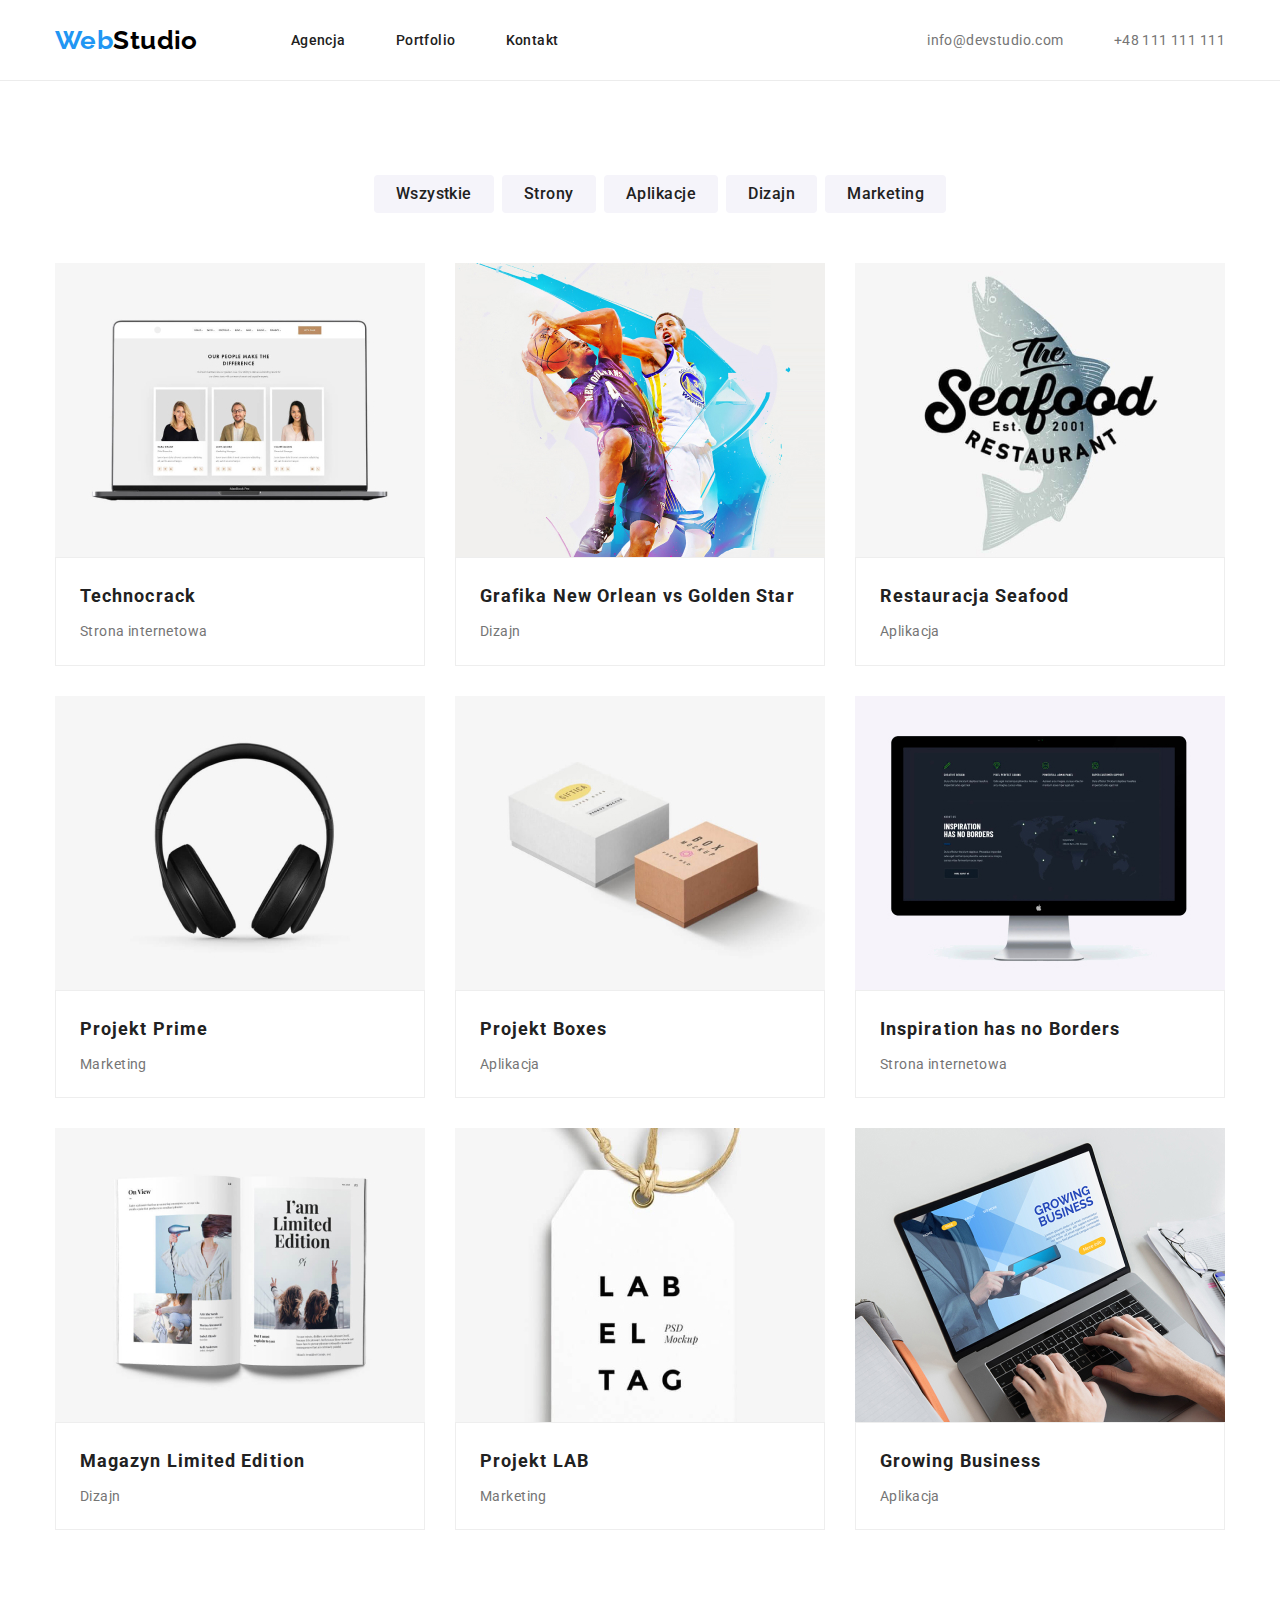
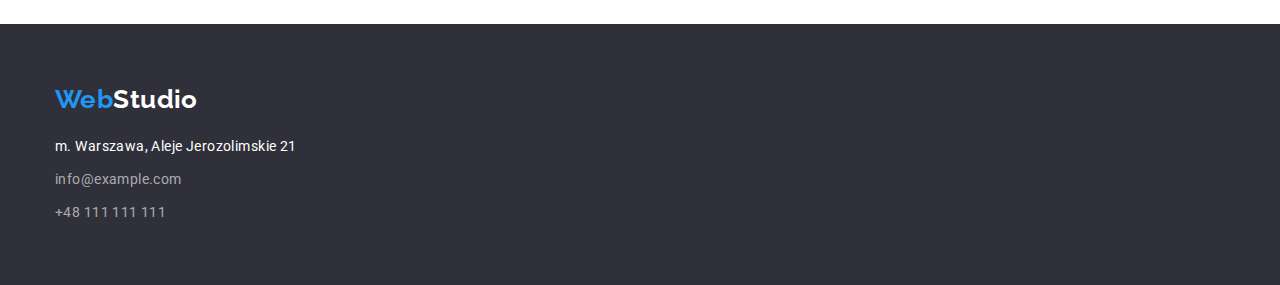
==== commit df143d6f: "correct portfolio & footer" ====
--- a/portfolio.html
+++ b/portfolio.html
@@ -49,29 +49,25 @@
       </div>
     </header>
     <main>
-      <section class="section button">
-        <div class="container">
-          <div class="button-wrapper">
-            <button class="b-portfolio" type="button">
-              <span class="b-p-title">Wszystkie</span>
-            </button>
-            <button class="b-portfolio" type="button">
-              <span class="b-p-title">Strony</span>
-            </button>
-            <button class="b-portfolio" type="button">
-              <span class="b-p-title">Aplikacje</span>
-            </button>
-            <button class="b-portfolio" type="button">
-              <span class="b-p-title">Dizajn</span>
-            </button>
-            <button class="b-portfolio" type="button">
-              <span class="b-p-title">Marketing</span>
-            </button>
-          </div>
-        </div>
-      </section>
       <section class="section">
         <div class="container">
+          <ul class="button-wrapper">
+            <li class="b-portfolio button" type="button">
+              <span class="b-p-title">Wszystkie</span>
+            </li>
+            <li class="b-portfolio button" type="button">
+              <span class="b-p-title button">Strony</span>
+            </li>
+            <li class="b-portfolio button" type="button">
+              <span class="b-p-title">Aplikacje</span>
+            </li>
+            <li class="b-portfolio button" type="button">
+              <span class="b-p-title">Dizajn</span>
+            </li>
+            <li class="b-portfolio button" type="button">
+              <span class="b-p-title">Marketing</span>
+            </li>
+          </ul>
           <ul class="portfolio-wrapper list">
             <li class="portfolio-item">
               <img
@@ -81,7 +77,7 @@
                 height="390"
               />
               <div class="f-c-portfolio">
-                <h4 class="card-title portfolio-title-card">Technocrack</h4>
+                <h3 class="card-title portfolio-title-card">Technocrack</h3>
                 <p class="portfolio-card-content">Strona internetowa</p>
               </div>
             </li>
@@ -93,9 +89,9 @@
                 height="390"
               />
               <div class="f-c-portfolio">
-                <h4 class="card-title portfolio-title-card">
+                <h3 class="card-title portfolio-title-card">
                   Grafika New Orlean vs Golden Star
-                </h4>
+                </h3>
                 <p class="portfolio-card-content">Dizajn</p>
               </div>
             </li>
@@ -107,14 +103,12 @@
                 height="390"
               />
               <div class="f-c-portfolio">
-                <h4 class="card-title portfolio-title-card">
+                <h3 class="card-title portfolio-title-card">
                   Restauracja Seafood
-                </h4>
+                </h3>
                 <p class="portfolio-card-content">Aplikacja</p>
               </div>
             </li>
-          </ul>
-          <ul class="portfolio-wrapper list">
             <li class="portfolio-item">
               <img
                 class="image-simple-list-p"
@@ -123,7 +117,7 @@
                 height="390"
               />
               <div class="f-c-portfolio">
-                <h4 class="card-title portfolio-title-card">Projekt Prime</h4>
+                <h3 class="card-title portfolio-title-card">Projekt Prime</h3>
                 <p class="portfolio-card-content">Marketing</p>
               </div>
             </li>
@@ -135,7 +129,7 @@
                 height="390"
               />
               <div class="f-c-portfolio">
-                <h4 class="card-title portfolio-title-card">Projekt Boxes</h4>
+                <h3 class="card-title portfolio-title-card">Projekt Boxes</h3>
                 <p class="portfolio-card-content">Aplikacja</p>
               </div>
             </li>
@@ -147,14 +141,12 @@
                 height="390"
               />
               <div class="f-c-portfolio">
-                <h4 class="card-title portfolio-title-card">
+                <h3 class="card-title portfolio-title-card">
                   Inspiration has no Borders
-                </h4>
+                </h3>
                 <p class="portfolio-card-content">Strona internetowa</p>
               </div>
             </li>
-          </ul>
-          <ul class="portfolio-wrapper list">
             <li class="portfolio-item">
               <img
                 class="image-simple-list-p"
@@ -163,9 +155,9 @@
                 height="390"
               />
               <div class="f-c-portfolio">
-                <h4 class="card-title portfolio-title-card">
+                <h3 class="card-title portfolio-title-card">
                   Magazyn Limited Edition
-                </h4>
+                </h3>
                 <p class="portfolio-card-content">Dizajn</p>
               </div>
             </li>
@@ -177,7 +169,7 @@
                 height="390"
               />
               <div class="f-c-portfolio">
-                <h4 class="card-title portfolio-title-card">Projekt LAB</h4>
+                <h3 class="card-title portfolio-title-card">Projekt LAB</h3>
                 <p class="portfolio-card-content">Marketing</p>
               </div>
             </li>
@@ -189,9 +181,9 @@
                 height="390"
               />
               <div class="f-c-portfolio">
-                <h4 class="card-title portfolio-title-card">
+                <h3 class="card-title portfolio-title-card">
                   Growing Business
-                </h4>
+                </h3>
                 <p class="portfolio-card-content">Aplikacja</p>
               </div>
             </li>
@@ -200,7 +192,7 @@
       </section>
     </main>
     <footer class="footer-banner">
-      <div class="footer-container">
+      <div class="container">
         <div class="logo-footer">
           <a class="link" href="./index.html">
             <span class="blue-logo">Web</span
@@ -209,9 +201,13 @@
         </div>
         <address class="footer-address">
           <ul class="content list">
-            <li class="postal list">m. Warszawa, Aleje Jerozolimskie 21</li>
-            <li class="list">
-              <a class="email-index footer-email" href="mailto:info@example.com"
+            <li class="postal list address-item">
+              m. Warszawa, Aleje Jerozolimskie 21
+            </li>
+            <li class="list address-item">
+              <a
+                class="email-index footer-email address-item"
+                href="mailto:info@example.com"
                 >info@example.com</a
               >
             </li>
--- a/css/styles.css
+++ b/css/styles.css
@@ -202,7 +202,7 @@
 }
 
 .card-title {
-    font-size: 14px;
+    font-size: 16px;
     font-weight: 700;
     line-height: 1.14;
     color: var(--title-color);
@@ -211,6 +211,9 @@
 
 .card-content {
     line-height: 1.71;
+}
+.card-descripion {
+    font-size: 16px;
 }
 
 .portfolio-title-card {
@@ -225,7 +228,7 @@
 .portfolio-card-content {
     line-height: 1.88;
     letter-spacing: 0.03em;
-    padding-bottom: 20px;
+    margin-top: 4px;
 }
 .team {
     background-color: var(--button-stat-color);
@@ -249,9 +252,7 @@
 }
 .team-wrap {
     padding: 30px 0;
-    display: flex;
-    flex-direction: column;
-    align-items: center;
+    text-align: center;
 }
 
 .section-t {
@@ -270,13 +271,12 @@
 
 .footer-banner {
     background-color: var(--bg-color);
+    padding: 60px 0;
 }
 
 .footer-address {
     font-style: normal;
     line-height: 1.71;
-    display: flex;
-
 }
 
 .postal {
@@ -313,16 +313,16 @@
 .footer-white-logo {
     color: var(--primary-color);
 }
+.address-item {
+    margin-bottom: 9px;
+}
 /* Portfolio */
-.button {
-    padding-bottom: 50px;
-
-}
 .button-wrapper {
     margin: 0;
     display: flex;
     justify-content: center;
     gap: 8px;
+    margin-bottom: 50px;
 }
 .container-portfolio {
     padding-top: 50px;
@@ -330,11 +330,8 @@
 }
 .portfolio-wrapper {
     display: flex;
+    flex-wrap: wrap;
     gap: 30px;
-    padding-bottom: 30px;
-}
-.portfolio-item {
-    border: 1px solid #EEEEEE;
 }
 .f-portfolio {
     width: 370px;
@@ -343,16 +340,9 @@
     margin: 15px;
 }
 .f-c-portfolio {
-    display: flex;
-    flex-direction: column;
-    align-items: flex-start;
-    height: 110px;
-    padding-left: 24px;
-}
-h4.portfolio-title-card {
+    padding: 20px 24px;
+    border: 1px solid #EEEEEE;
+}
+h3.portfolio-title-card {
     margin: 0;
-    padding-top: 20px;
-}
-.portfolio-card-content {
-    padding-bottom: 20px;
 }